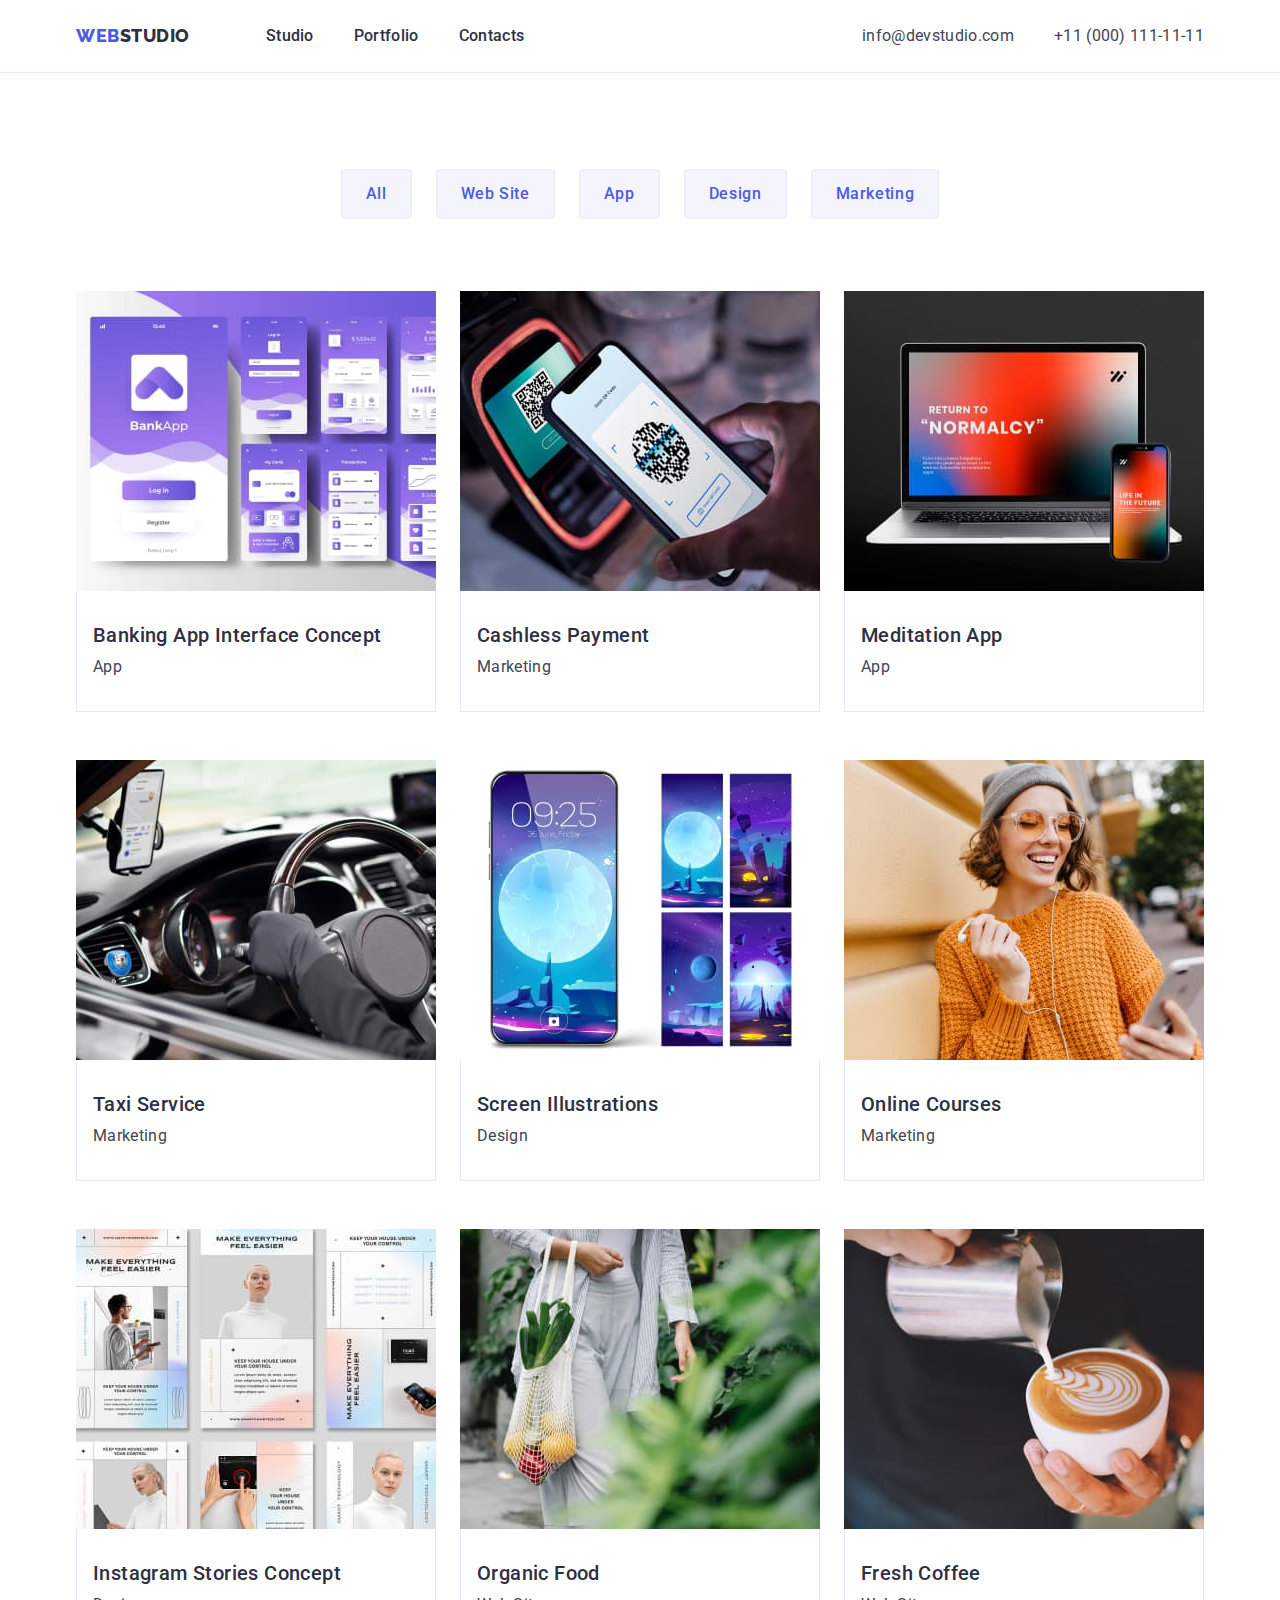
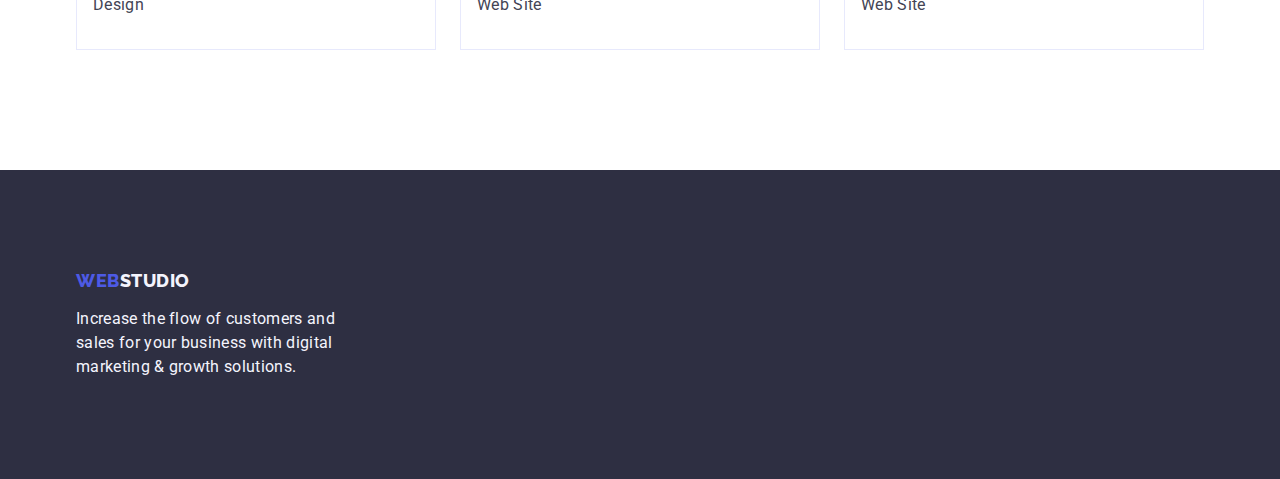
==== portfolio.html @ e02c3705 "committt6778903456" ====
<!DOCTYPE html>
<html lang="en">

<head>
    <meta charset="UTF-8">
    <meta http-equiv="X-UA-Compatible" content="IE=edge">
    <meta name="viewport" content="width=device-width, initial-scale=1.0">
    <link rel="preconnect" href="https://fonts.googleapis.com">
    <link rel="preconnect" href="https://fonts.gstatic.com" crossorigin>
    <link href="
    https://cdn.jsdelivr.net/npm/modern-normalize@1.1.0/modern-normalize.min.css
    " rel="stylesheet">
    <link
        href="https://fonts.googleapis.com/css2?family=Raleway:wght@800&family=Roboto:wght@400;500;700;900&display=swap"
        rel="stylesheet">
    <link rel="stylesheet" href="./css/styles.css" />
    <title>Main Page</title>
</head>

<body>
    <header class="header">
        <div class="container header-container">
            <!--Лого Веб-студіо-->
            <nav class="header-navigation">
                <a href="./index.html" target="_parent" class="header-logo link">Web<span
                        class="logo-span">Studio</span></a>
                <!--навігація по сторінці-->
                <ul class="list menu-list">
                    <li><a href="./index.html" target="_parent" class="header-list link">Studio</a></li>
                    <li><a href="./portfolio.html" target="_parent" class="header-list link">Portfolio</a></li>
                    <li><a href="" class="header-list link">Contacts</a></li>
                </ul>
            </nav>
            <address class="address">
                <ul class="list contacts-items">
                    <li>
                        <a href="mailto:info@devstudio.com" class="inline link">info@devstudio.com</a>
                    </li>
                    <li>
                        <a href="tel:+110001111111" class="inline link">+11 (000) 111-11-11</a>
                    </li>
                </ul>
            </address>
        </div>
    </header>
    <main>
        <section class="portfolio-section">
            <div class="container">
                <!--Перелік портфоліо-->
                <h1 hidden class="visually-hidden">Buttons</h1>
                    <!--Кнопки-->
                    <ul class="list bottons-container">
                        <li><button type="button" class="main-btn link">All</button></li>
                        <li><button type="button" class="main-btn link">Web Site</button></li>
                        <li><button type="button" class="main-btn link">App</button></li>
                        <li><button type="button" class="main-btn link">Design</button></li>
                        <li><button type="button" class="main-btn link">Marketing</button></li>
                    </ul>
                    <ul class="list portfoliooffers-container">
                        <li class="portfolio-desk">
                            <a href="" class="link">
                                <img src="./images/bankingapp.jpg" alt="foto Banking App Interface Concept" width="360" height="300">
                                <div class="portfol-content"> 
                                    <h2 class="portfolio-descr">Banking App Interface Concept</h2>
                                    <p class="portfolio-name">App</p>
                                </div>
                            </a>
                        </li>
                        <li class="portfolio-desk">
                            <a href="" class="link">
                                <img src="./images/cashlesspaym.jpg" alt="foto Cashless Payment " width="360" height="300">
                                <div class="portfol-content">
                                    <h2 class="portfolio-descr">Cashless Payment</h2>
                                    <p class="portfolio-name">Marketing</p>
                                </div>
                            </a>
                        </li>
                        <li class="portfolio-desk">
                            <a href="" class="link">
                                <img src="./images/meditatapp.jpg" alt="foto Meditation App" width="360" height="300">
                                <div class="portfol-content">
                                    <h2 class="portfolio-descr">Meditation App</h2>
                                    <p class="portfolio-name">App</p>
                                </div>
                            </a>
                        </li>
                        <li class="portfolio-desk">
                            <a href="" class="link">
                                <img src="./images/Taxiserv.jpg" alt="foto Taxi Service" width="360" height="300">
                                <div class="portfol-content">
                                    <h2 class="portfolio-descr">Taxi Service</h2>
                                    <p class="portfolio-name">Marketing</p>
                                </div>
                            </a>
                        </li>
                        <li class="portfolio-desk">
                            <a href="" class="link">
                                <img src="./images/Screenillustr.jpg" alt="foto Screen Illustrations" width="360" height="300">
                                <div class="portfol-content">
                                    <h2 class="portfolio-descr">Screen Illustrations</h2>
                                    <p class="portfolio-name">Design</p>
                                </div>
                            </a>
                        </li>
                        <li class="portfolio-desk">
                            <a href="" class="link">
                                <img src="./images/onlinecourses.jpg" alt="foto Online Courses" width="360" height="300">
                                <div class="portfol-content">
                                    <h2 class="portfolio-descr">Online Courses</h2>
                                    <p class="portfolio-name">Marketing</p>
                                </div>
                            </a>
                        </li>
                        <li class="portfolio-desk">
                            <a href="" class="link">
                                <img src="./images/instagrstor.jpg" alt="foto Instagram Stories Concept" width="360" height="300">
                                <div class="portfol-content">
                                    <h2 class="portfolio-descr">Instagram Stories Concept</h2>
                                    <p class="portfolio-name">Design</p>
                                </div>
                            </a>
                        </li>
                        <li class="portfolio-desk">
                            <a href="" class="link">
                                <img src="./images/organicfood.jpg" alt="foto Organic Food" width="360" height="300">
                                <div class="portfol-content">
                                    <h2 class="portfolio-descr">Organic Food</h2>
                                    <p class="portfolio-name">Web Site</p>
                                </div>
                            </a>
                        </li>
                        <li class="portfolio-desk">
                            <a href="" class="link">
                                <img src="./images/freshcofee.jpg" alt="foto Fresh Coffee" width="360" height="300">
                                <div class="portfol-content"><h2 class="portfolio-descr">Fresh Coffee</h2>
                                    <p class="portfolio-name">Web Site</p>
                                </div>
                            </a>
                        </li>
                    </ul>
            </div>
        </section>
    </main>
<footer class="footer-section">
    <div class="container">
        <a href="./index.html" target="_parent" class="header-logo link footer-logo">Web<span
                class="footer-span">Studio</span></a>
        <p class="footer-descr">Increase the flow of customers and sales for your business with digital marketing &
            growth
            solutions.</p>
    </div>
</footer>
</body>

</html>
---- css/styles.css ----
/*font-family: 'Raleway', sans-serif;
font-family: 'Roboto', sans-serif;*/
:root {
--leading-color: #2E2F42; /*NAVY BLUE*/
--text-description-color: #434455; /*Slate*/
--logo-web-color: #4D5AE5; /*iris*/
--slogan-text-clr: #FFFFFF;
--nav-link-clr-active: #404BBF; /*Ocean*/
--light-cground-clr: #F4F4FD;
--background-color: #E5E5E5;
--light-text-clr: #E5E5E5;
--navhover-btn-clr: #E7E9FC;
} 

body { 
    font-family: "Roboto", sans-serif;
    font-style: normal;
    color: var(--text-description-color);
    background-color: var(--slogan-text-clr);
}
/*reset start*/
h1,
h2,
h3,
h4,
p {
    margin: 0;
}
img {
    display: block;
    max-width: 100%;
    height: auto;
}
.link { 
    color: currentColor;
    text-decoration: none;
}
.list {
    list-style: none;
    padding: 0;
    margin: 0;
}
button {
    font-family: inherit;
    color: currentColor;
    cursor: pointer;
}
/*reset end*/
.container {
  max-width: 1158px;
  padding: 0 15px;
  margin-left: auto;
  margin-right: auto;
}
/*header*/
header {
    display: block;
    border-bottom: solid;
    border-bottom-color: #E7E9FC;
    border-bottom-style: solid;
    border-bottom-width: 1px;
}
.header-container {
    display: flex;
    justify-content: space-between;
    align-items: center;
}

.header-navigation {
    display: flex;
    justify-content: space-between;
    align-items: center;
}
.header-logo {
    font-family: "Raleway", sans-serif;
    font-size: 18px;
    font-weight: 800;
    line-height: 1.17;
    letter-spacing: 0.03em;
    text-transform: uppercase;
    color: var(--logo-web-color);
    margin-right: 76px;
}
.logo-span {
    color: var(--leading-color);
}
.menu-list{
    display: flex;
    flex-direction: row;
    gap: 40px;
    padding: 24px 0;
}
.header-list {
    font-size: 16px;
    font-weight: 500;
    line-height: 1.5;
    letter-spacing: 0.02em;
    text-transform: none;
    color: var(--leading-color);
    padding: 24px 0;
}
.link:active { 
    color: var(--nav-link-clr-active);
}
.address {
    font-style: normal;
}
.contacts-items {
    display: flex;
    flex-direction: row;
    gap: 40px;
}
.inline {
    font-size: 16px;
    font-weight: 400;
    line-height: 1.5;
    letter-spacing: 0.02em;
    text-transform: none;
    color: var(--text-description-color);
}
.link:hover {
    color: #404BBF;
}

.link:focus {
    color: #404BBF;
}
 /*hoover color: #404bbf focus*/

/* секція1 Effective Solutions for Your Business*/
.hero-section {
    background-color: var(--leading-color);
    display: flex;
    flex-direction: column;
    padding-top: 188px;
    padding-bottom: 188px;
    min-width: 497px;
    align-items: center;
    justify-content: center;
    
}
/*перенос?*/
.hero-container {
    align-items: center;
    margin: 0 auto;
    justify-content: center;
}
.hero-title {
    font-size: 56px;
    font-weight: 700;
    line-height: 1.07;
    letter-spacing: 0.02em;
    text-transform: none;
    color: var(--slogan-text-clr);
    text-align: center;
    align-items: center;
    padding-left: 271px;
    padding-right: 271px;
    padding-bottom: 48px;
    max-width: 496px;
    justify-content: center;

}
.btn {
    display: block; 
    background-color: var(--logo-web-color);
    font-family: "Roboto", sans-serif;
    font-size: 16px;
    font-weight: 500;
    line-height: 1.5;
    letter-spacing: 0.04em;
    text-transform: none;
    color: var(--slogan-text-clr);
    cursor: pointer;
    align-items: center;
    justify-content: center;
    min-width: 169px;
    padding: 16px 32px;
    border: none;
    border-radius: 4px;
    margin-left: 480px;
    margin-right: auto;
}
.btn:hover, 
.btn:focus {
    background-color: var(--nav-link-clr-active);
}

/* сеція 2 Features*/
.features-section {
    padding: 120px 0;
}

.visually-hidden {
    position: absolute;
    width: 1px;
    height: 1px;
    margin: -1px;
    border: 0;
    padding: 0;
    white-space: nowrap;
    clip-path: inset(100%);
    clip: rect(0 0 0 0);
    overflow: hidden;
}
.features-container {
    display: flex;
    flex-direction: row;
    gap: 24px;
}
.features-item {
    width: calc((100% - 48px) / 3);
}
.features-title {
    font-size: 20px;
    font-weight: 500;
    line-height: 1.2;
    letter-spacing: 0.02em;
    text-transform: none;
    color: var(--leading-color);
    margin-bottom: 8px;
}
.features-descr {
    font-size: 16px;
    font-weight: 400;
    line-height: 1.5;
    letter-spacing: 0.02em;
    text-transform: none;
    color: var(--text-description-color);
}

/* секція 3 What are we doing*/
.offers-section {
    padding-bottom: 120px;
}
.section-title {
    font-size: 36px;
    font-weight: 700;
    line-height: 1.11;
    text-align: center;
    letter-spacing: 0.02em;
    text-transform: capitalize;
    color: var(--leading-color);
    margin-bottom: 72px;

}
.offers-list {
    display: flex;
    gap: 24px;
}
.section-img {
    width: calc((100% - 48px) / 3);
}

/* секція 4 Our team*/
.team-section {
    background-color: var(--light-cground-clr);
    padding: 120px 0;
}
.section-title {
    font-size: 36px;
    font-weight: 700;
    line-height: 1.11;
    letter-spacing: 0.02em;
    text-transform: capitalize;
    color: var(--leading-color);
    
    padding-bottom: 72px;

}
.team-container {
    display: flex;
    gap: 24px;
}
.team {
    width: calc((100% - 72px) / 4);
    background-color: #FFFFFF;
}
.member-vsjob {
    padding: 32px 16px;
    border-radius: 0px 0px 4px 4px;
}
.member-name {
    font-size: 20px;
    font-weight: 500;
    line-height: 1.2;
    letter-spacing: 0.02em;
    text-transform: none;
    color: var(--leading-color);
    display: flex;
    text-align: center;
    align-items: center;
    justify-content: center;
    margin-bottom: 8px;
}

.job-name {
    font-size: 16px;
    font-weight: 400;
    line-height: 1.5;
    display: flex;
    align-items: center;
    text-align: center; 
    justify-content: center;
    letter-spacing: 0.02em;
    text-transform: none;
    color: var(--text-description-color);
}

/*footer 1 p section*/
.footer-section {
    background-color: var(--leading-color);
    padding: 100px 0;
}
.footer-span {
    color: #f4f4fd;
}
.footer-logo {
    display: inline-block;
    margin-bottom: 16px;
}
.footer-descr {
    font-size: 16px;
    font-weight: 400;
    line-height: 24px;
    letter-spacing: 0.02em;
    text-transform: none;
    color: var(--light-cground-clr);
    max-width: 264px;
}
.portfolio-section {
    padding: 96px 0 120px;
}
.bottons-container {
    display: flex;
    align-items: center;
    justify-content: center;
    gap: 24px;
    margin-bottom: 72px;
}
/*Buttons table*/
.main-btn {
    background-color: var(--light-cground-clr);
    font-family: "Roboto", sans-serif;
    font-size: 16px;
    font-weight: 500;
    line-height: 1.5;
    letter-spacing: 0.04em;
    text-transform: none;
    padding: 12px 24px;
    color: var(--logo-web-color);
    cursor: pointer;
    border: #E7E9FC 1px solid;
    border-radius: 4px;
    min-width: auto;
}
.main-btn:hover,
.main-btn:focus {
    color: #FFFFFF;
    background-color: #404BBF;
    border: 1px solid transparent;
}



/*Portfolio*/
.portfoliooffers-container {
    display:flex;
    flex-wrap: wrap;
    column-gap: 24px;
    row-gap: 48px;
}
.portfolio-desk {
    width: calc((100% - 48px)/3);
}
.portfol-content {
    padding: 32px 16px;
    border: 1px solid #e7e9fc;
    border-top: none;
}
.portfolio-descr {
    font-size: 20px;
    font-weight: 500;
    line-height: 1.2;
    letter-spacing: 0.02em;
    text-transform: none;
    color: var(--leading-color);
    margin-bottom: 8px;
}
.portfolio-name {

    font-size: 16px;
    font-weight: 400;
    line-height: 1.5;
    letter-spacing: 0.02em;
    align-items: center;
    text-transform: none;
    color: var(--text-description-color);
}
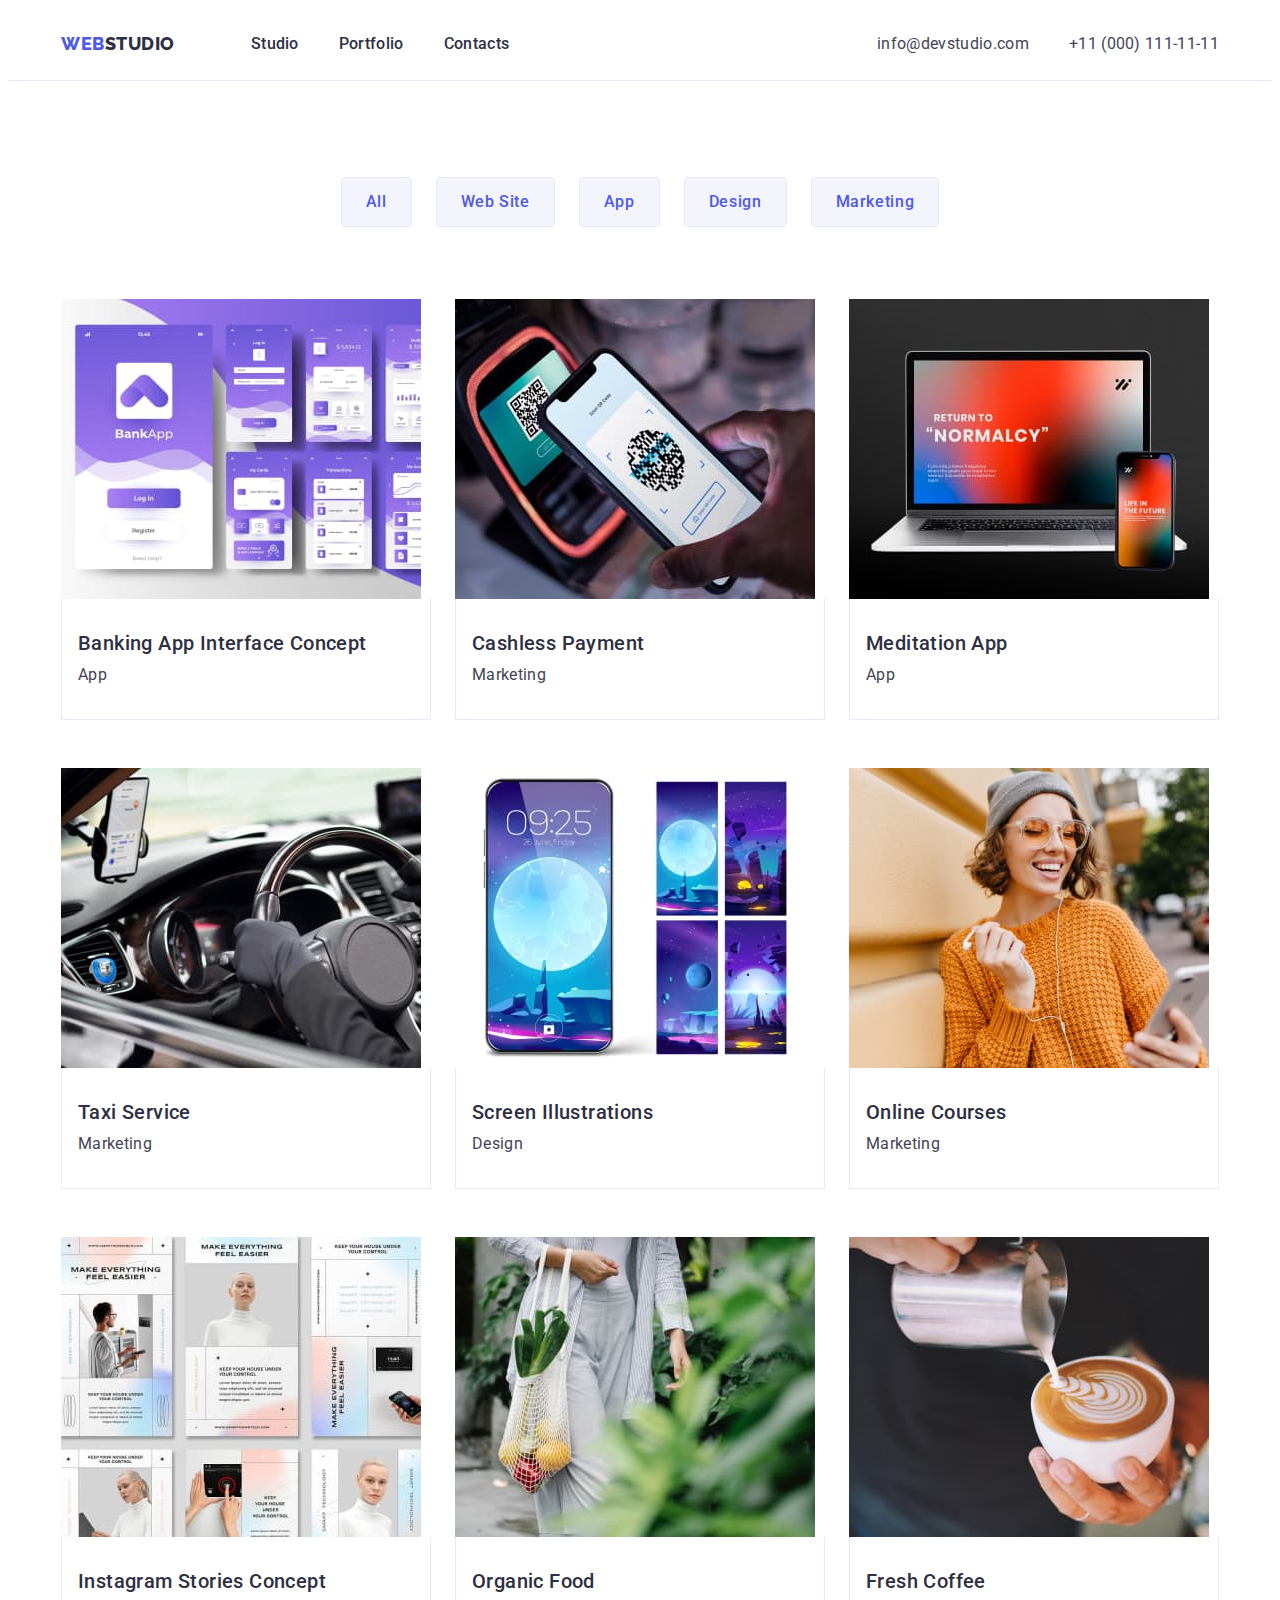
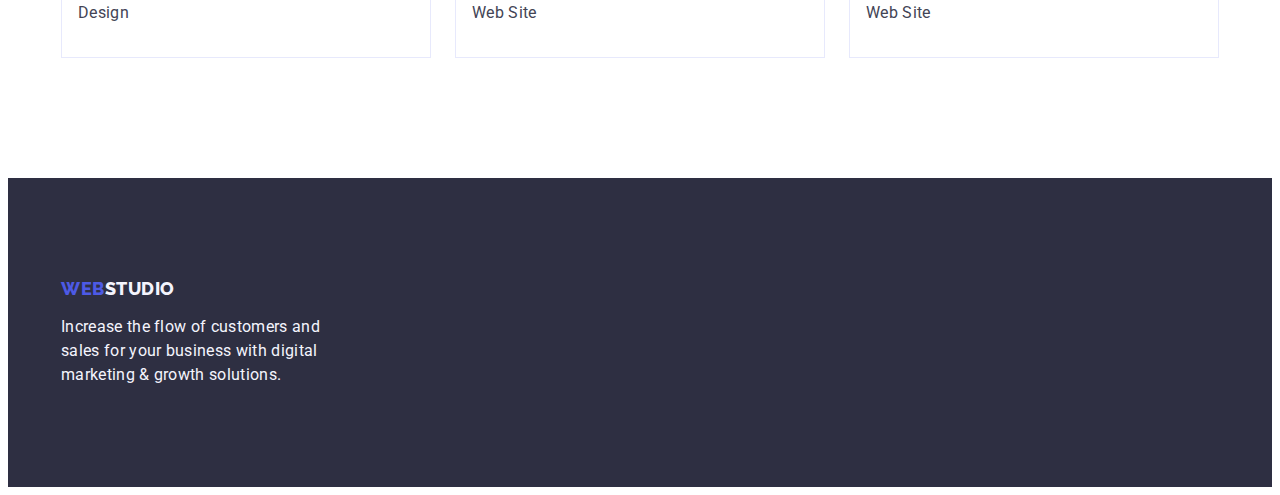
==== commit 51c3aac2: "committ9087690" ====
--- a/portfolio.html
+++ b/portfolio.html
@@ -7,12 +7,11 @@
     <meta name="viewport" content="width=device-width, initial-scale=1.0">
     <link rel="preconnect" href="https://fonts.googleapis.com">
     <link rel="preconnect" href="https://fonts.gstatic.com" crossorigin>
-    <link href="
-    https://cdn.jsdelivr.net/npm/modern-normalize@1.1.0/modern-normalize.min.css
-    " rel="stylesheet">
     <link
         href="https://fonts.googleapis.com/css2?family=Raleway:wght@800&family=Roboto:wght@400;500;700;900&display=swap"
         rel="stylesheet">
+    <link href="
+        https://cdn.jsdelivr.net/npm/modern-normalize@1.1.0/modern-normalize.min.css">
     <link rel="stylesheet" href="./css/styles.css" />
     <title>Main Page</title>
 </head>
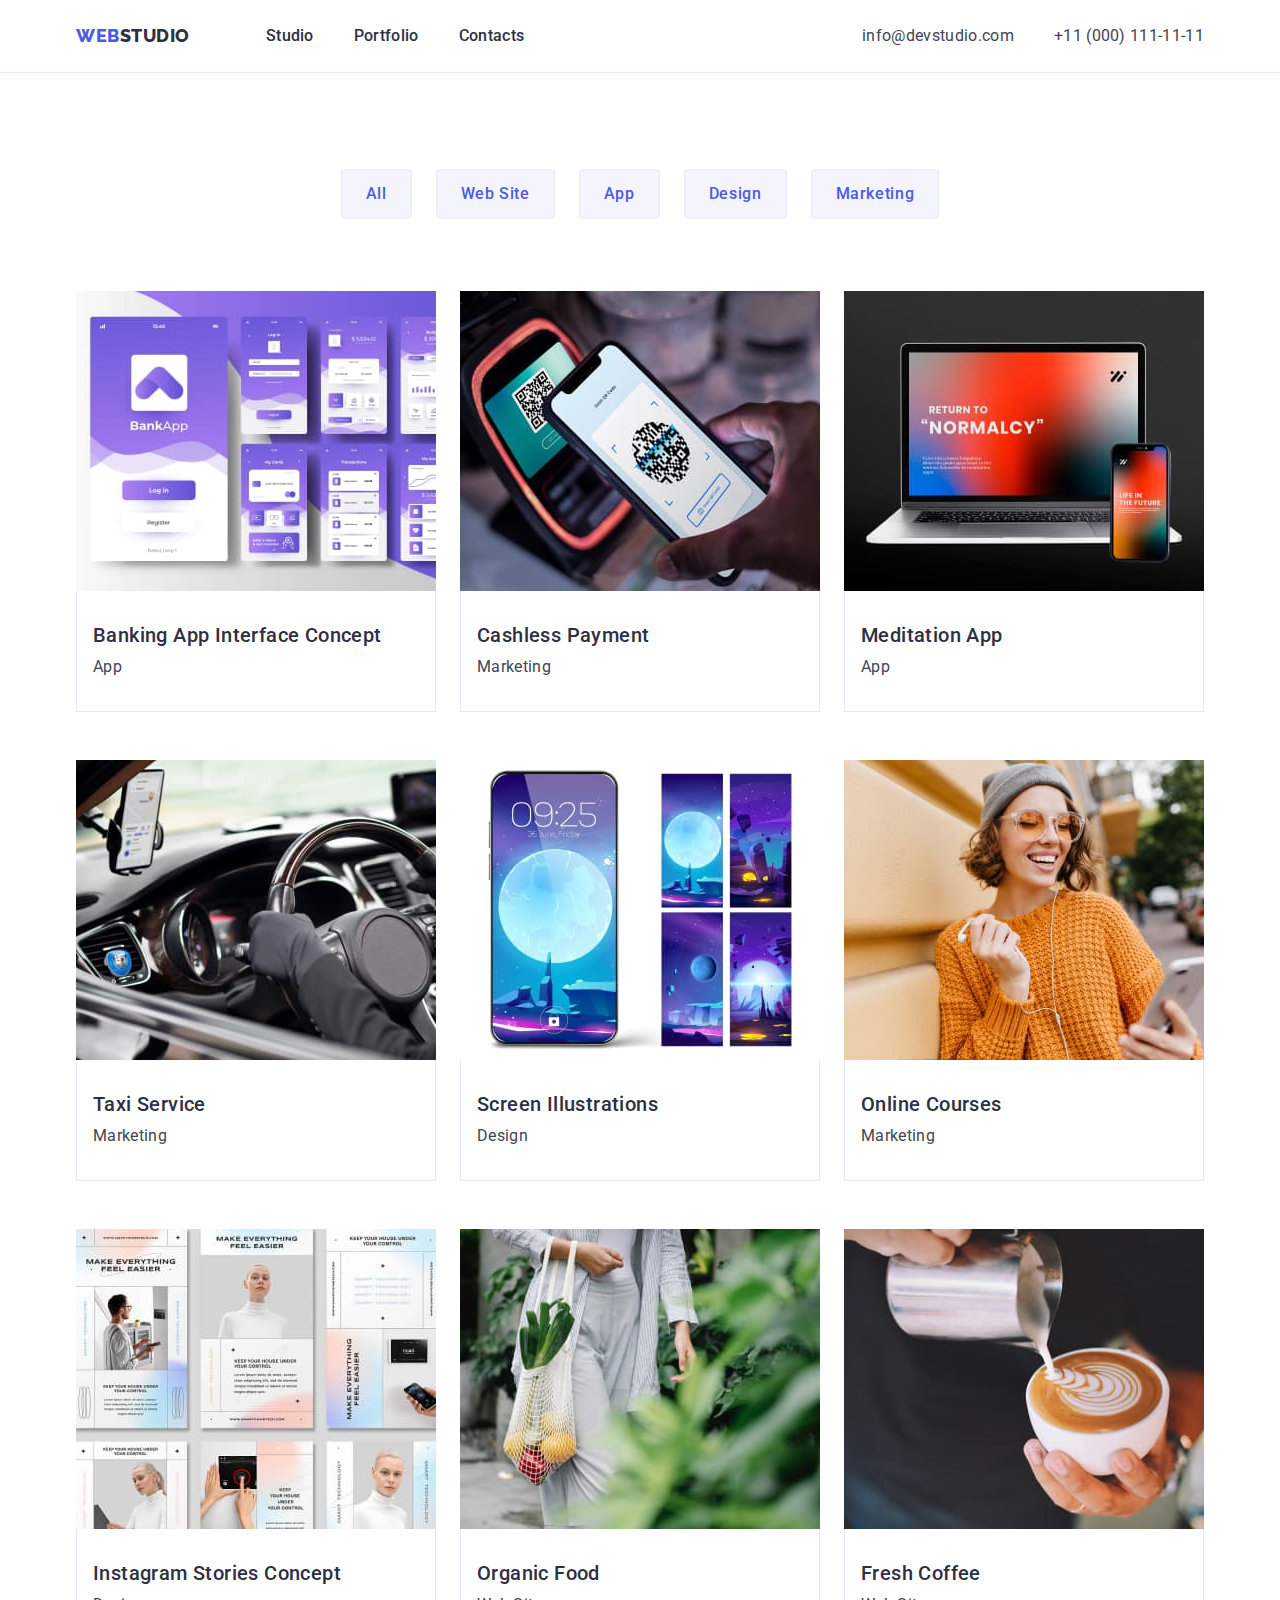
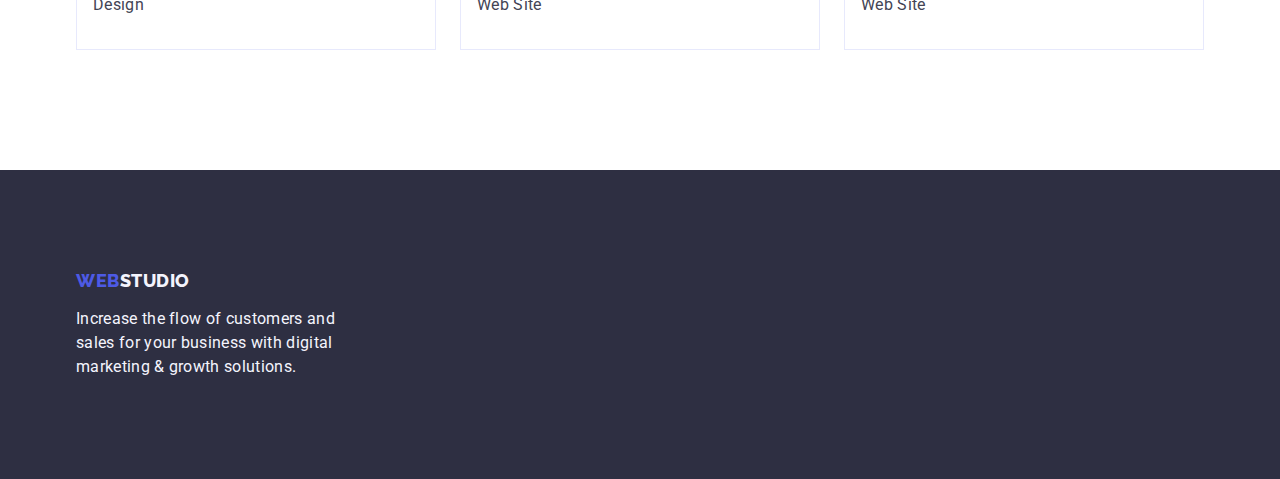
==== commit 1cfc398c: "committt" ====
--- a/portfolio.html
+++ b/portfolio.html
@@ -10,8 +10,7 @@
     <link
         href="https://fonts.googleapis.com/css2?family=Raleway:wght@800&family=Roboto:wght@400;500;700;900&display=swap"
         rel="stylesheet">
-    <link href="
-        https://cdn.jsdelivr.net/npm/modern-normalize@1.1.0/modern-normalize.min.css">
+    <link rel="stylesheet" href="https://cdn.jsdelivr.net/npm/modern-normalize@1.1.0/modern-normalize.min.css">
     <link rel="stylesheet" href="./css/styles.css" />
     <title>Main Page</title>
 </head>
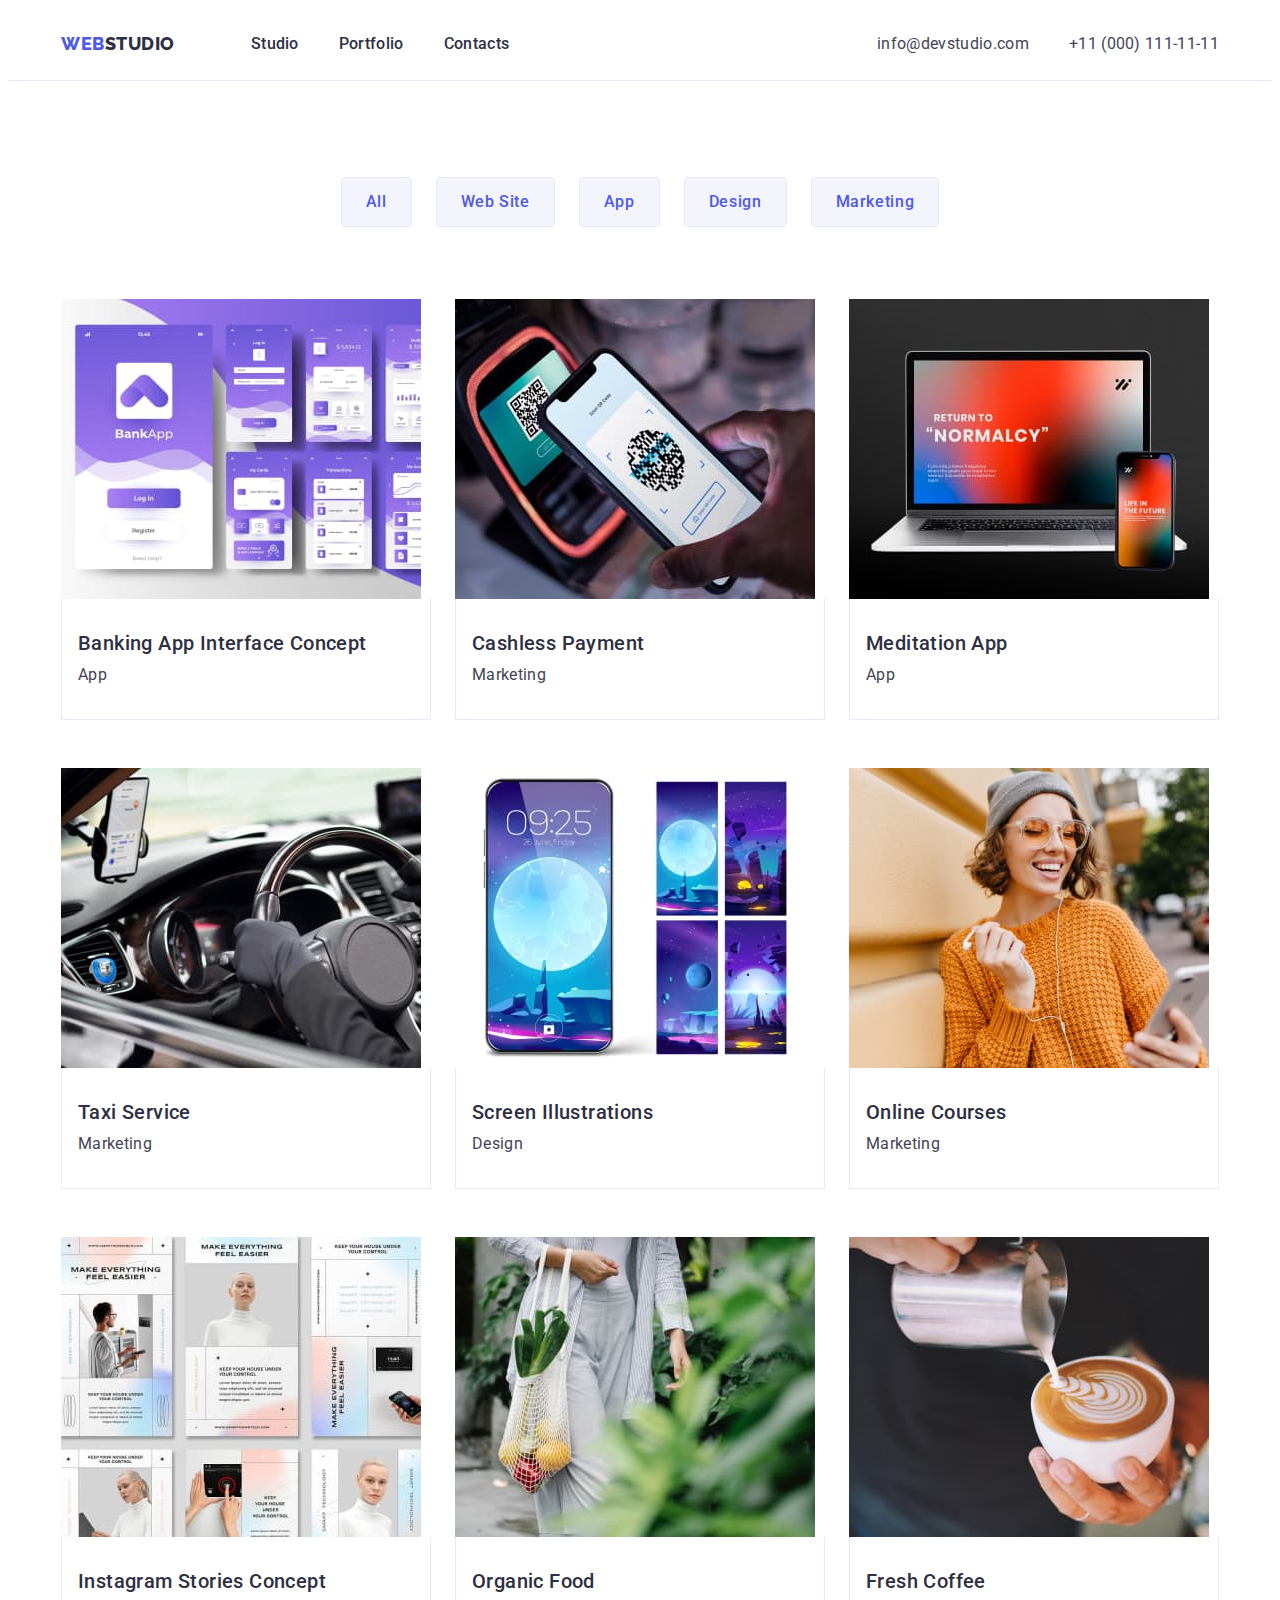
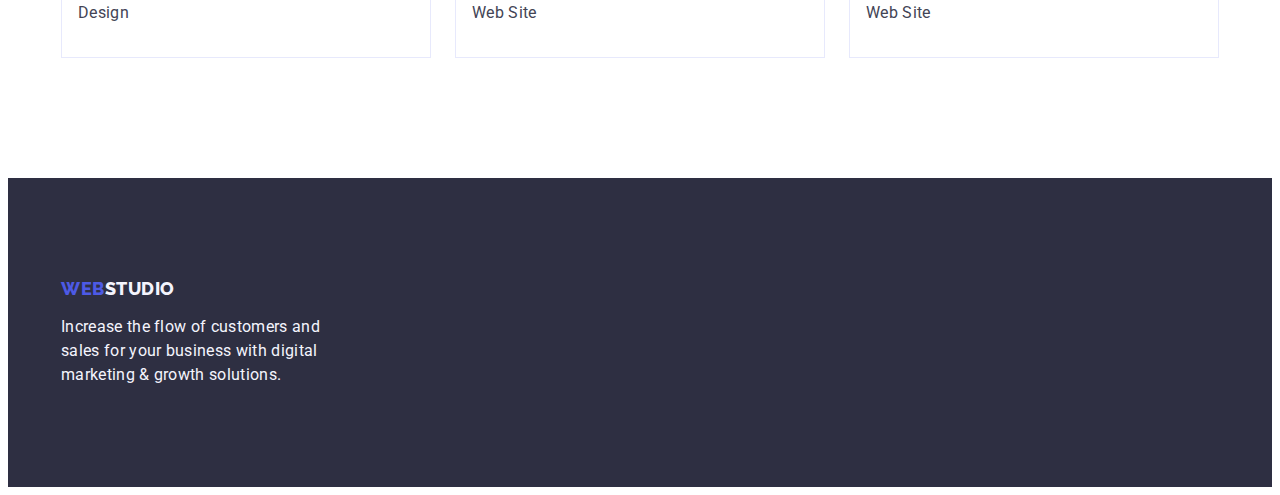
==== commit c4d2af09: "committt" ====
--- a/portfolio.html
+++ b/portfolio.html
@@ -10,7 +10,6 @@
     <link
         href="https://fonts.googleapis.com/css2?family=Raleway:wght@800&family=Roboto:wght@400;500;700;900&display=swap"
         rel="stylesheet">
-    <link rel="stylesheet" href="https://cdn.jsdelivr.net/npm/modern-normalize@1.1.0/modern-normalize.min.css">
     <link rel="stylesheet" href="./css/styles.css" />
     <title>Main Page</title>
 </head>
--- a/css/styles.css
+++ b/css/styles.css
@@ -47,7 +47,7 @@
 }
 /*reset end*/
 .container {
-  max-width: 1158px;
+  width: 1158px;
   padding: 0 15px;
   margin-left: auto;
   margin-right: auto;
@@ -130,19 +130,14 @@
 /* секція1 Effective Solutions for Your Business*/
 .hero-section {
     background-color: var(--leading-color);
-    display: flex;
-    flex-direction: column;
     padding-top: 188px;
     padding-bottom: 188px;
     min-width: 497px;
-    align-items: center;
-    justify-content: center;
     
 }
 /*перенос?*/
 .hero-container {
     align-items: center;
-    margin: 0 auto;
     justify-content: center;
 }
 .hero-title {
@@ -153,12 +148,10 @@
     text-transform: none;
     color: var(--slogan-text-clr);
     text-align: center;
-    align-items: center;
-    padding-left: 271px;
-    padding-right: 271px;
-    padding-bottom: 48px;
     max-width: 496px;
-    justify-content: center;
+    margin-left:auto;
+    margin-right: auto;
+    margin-bottom: 48px;
 
 }
 .btn {
@@ -178,7 +171,7 @@
     padding: 16px 32px;
     border: none;
     border-radius: 4px;
-    margin-left: 480px;
+    margin-left:auto;
     margin-right: auto;
 }
 .btn:hover, 
@@ -264,8 +257,6 @@
     letter-spacing: 0.02em;
     text-transform: capitalize;
     color: var(--leading-color);
-    
-    padding-bottom: 72px;
 
 }
 .team-container {
@@ -273,7 +264,7 @@
     gap: 24px;
 }
 .team {
-    width: calc((100% - 72px) / 4);
+    width: calc((100% - 72px)/4);
     background-color: #FFFFFF;
 }
 .member-vsjob {
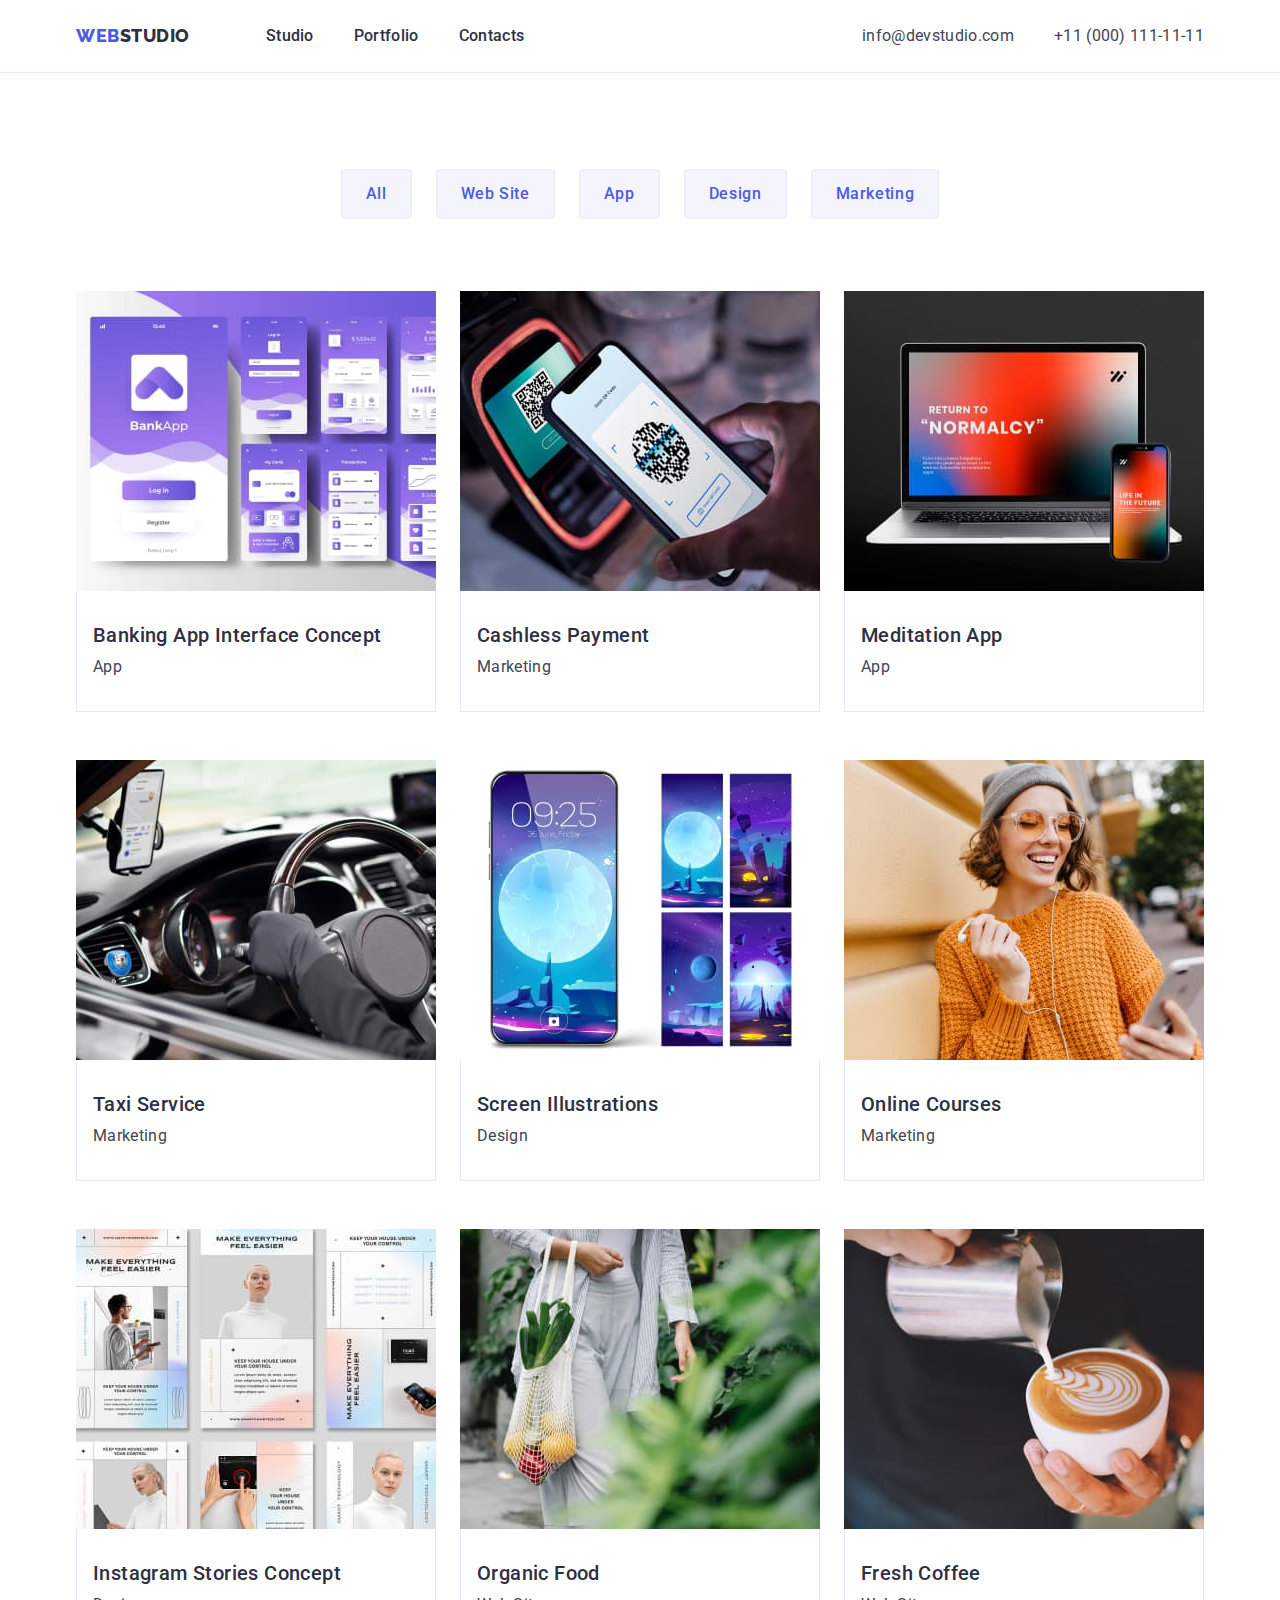
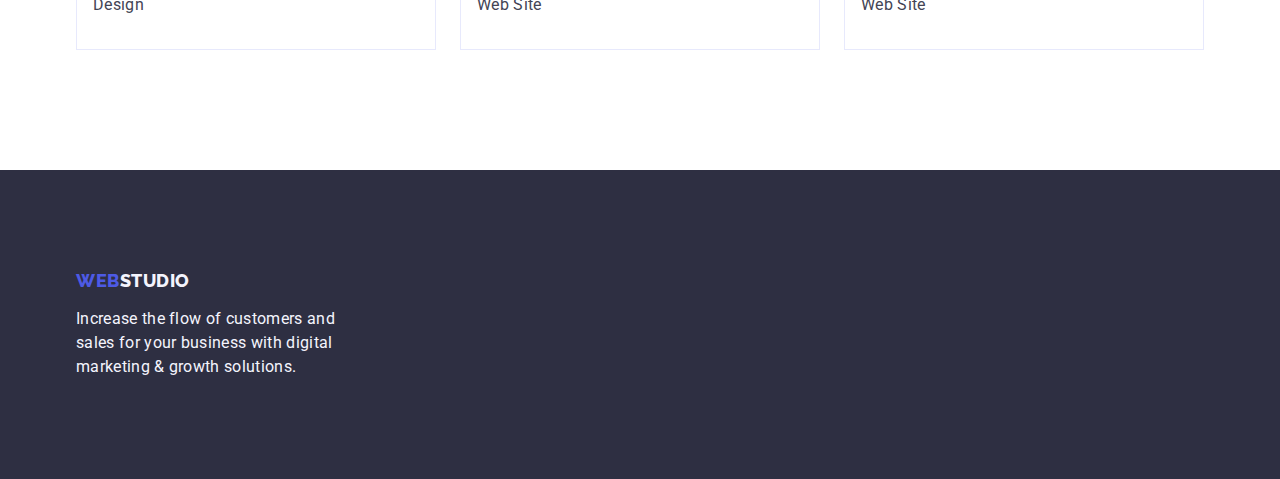
==== commit bb9f1b2f: "committttnnnnnnn" ====
--- a/portfolio.html
+++ b/portfolio.html
@@ -10,6 +10,7 @@
     <link
         href="https://fonts.googleapis.com/css2?family=Raleway:wght@800&family=Roboto:wght@400;500;700;900&display=swap"
         rel="stylesheet">
+    <link rel=" stylesheet" href="https://cdn.jsdelivr.net/npm/modern-normalize@1.1.0/modern-normalize.min.css">
     <link rel="stylesheet" href="./css/styles.css" />
     <title>Main Page</title>
 </head>
--- a/css/styles.css
+++ b/css/styles.css
@@ -264,7 +264,7 @@
     gap: 24px;
 }
 .team {
-    width: calc((100% - 72px)/4);
+    width: calc((100% - 72px) / 4);
     background-color: #FFFFFF;
 }
 .member-vsjob {
